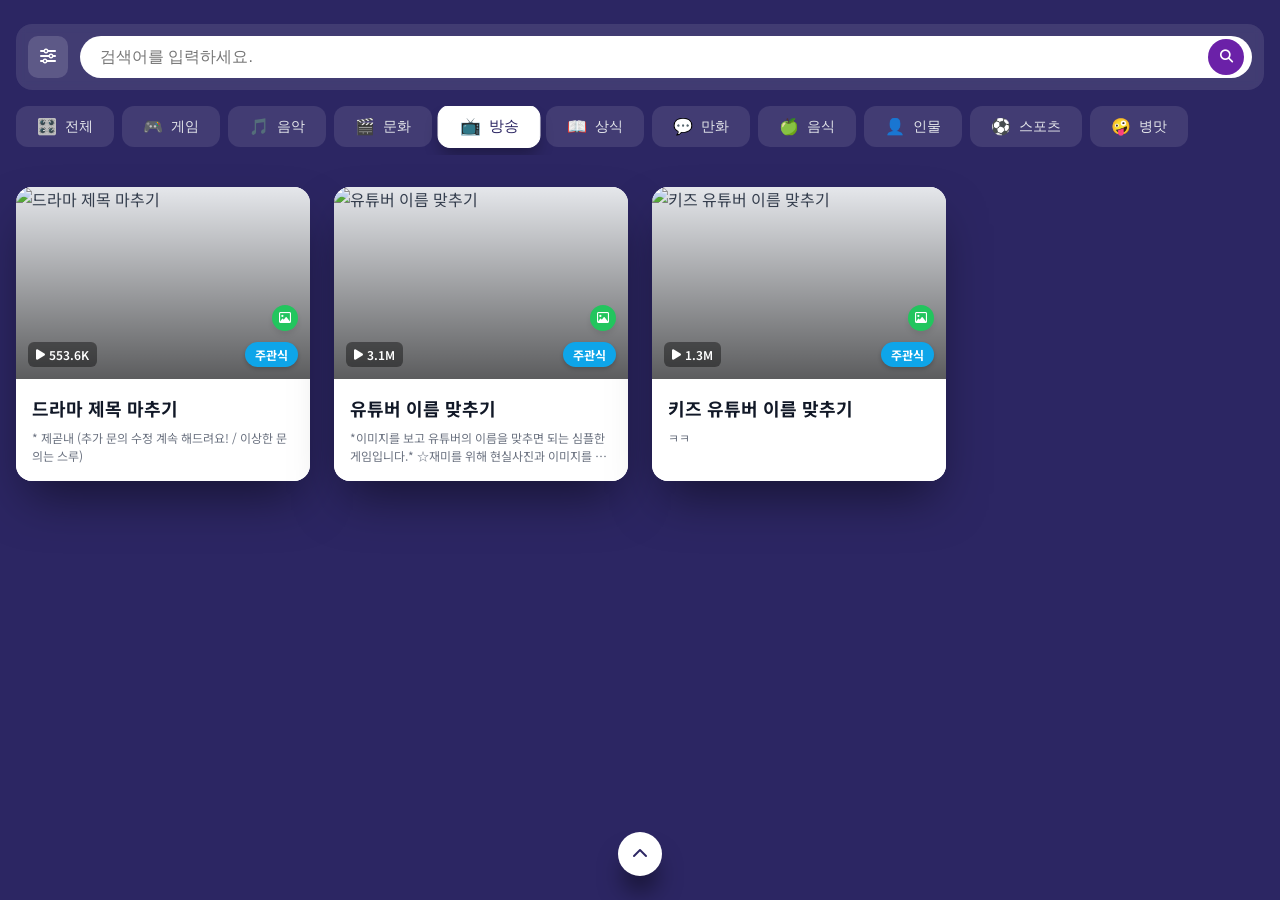
==== index.html @ e0f68c42 "Rename gemini-code-1784335934417.html to index.html" ====
<!DOCTYPE html>
<html lang="ko">
<head>
  <meta charset="UTF-8">
  <meta name="viewport" content="width=device-width, initial-scale=1.0">
  <title>맞추기 플랫폼 - Machugi Clone</title>
  <!-- 구글 폰트 (Noto Sans KR) -->
  <link rel="preconnect" href="https://fonts.googleapis.com">
  <link rel="preconnect" href="https://fonts.gstatic.com" crossorigin>
  <link href="https://fonts.googleapis.com/css2?family=Noto+Sans+KR:wght@400;500;700&display=swap" rel="stylesheet">
  <!-- FontAwesome 아이콘 라이브러리 -->
  <link rel="stylesheet" href="https://cdnjs.cloudflare.com/ajax/libs/font-awesome/6.4.0/css/all.min.css">
  <!-- CSS 파일 연결 -->
  <link rel="stylesheet" href="style.css">
</head>
<body>

  <div class="app-container">
    <!-- 상단 검색바 영역 -->
    <header class="search-header">
      <div class="search-wrapper">
        <button class="filter-btn" aria-label="필터">
          <i class="fa-solid fa-sliders"></i>
        </button>
        <div class="input-relative">
          <input type="text" id="searchInput" placeholder="검색어를 입력하세요.">
          <button class="search-submit-btn" aria-label="검색">
            <i class="fa-solid fa-magnifying-glass"></i>
          </button>
        </div>
      </div>
    </header>

    <!-- 카테고리 네비게이션 바 -->
    <nav class="category-nav">
      <div class="category-scroll-box" id="categoryBox">
        <button class="category-tab" data-category="all"><span>🎛️</span>전체</button>
        <button class="category-tab" data-category="game"><span>🎮</span>게임</button>
        <button class="category-tab" data-category="music"><span>🎵</span>음악</button>
        <button class="category-tab" data-category="culture"><span>🎬</span>문화</button>
        <button class="category-tab" data-category="broadcast" class="active"><span>📺</span>방송</button>
        <button class="category-tab" data-category="knowledge"><span>📖</span>상식</button>
        <button class="category-tab" data-category="toon"><span>💬</span>만화</button>
        <button class="category-tab" data-category="food"><span>🍏</span>음식</button>
        <button class="category-tab" data-category="people"><span>👤</span>인물</button>
        <button class="category-tab" data-category="sports"><span>⚽</span>스포츠</button>
        <button class="category-tab" data-category="meme"><span>🤪</span>병맛</button>
      </div>
    </nav>

    <!-- 퀴즈 카드 그리드 메인 영역 -->
    <main class="main-content">
      <div class="quiz-grid" id="quizGrid">
        <!-- 자바스크립트에 의해 동적으로 카드가 생성됩니다. -->
      </div>
      <div class="no-result" id="noResult">검색 결과에 맞는 퀴즈가 없습니다.</div>
    </main>

    <!-- 하단 탑 버튼 -->
    <button id="scrollTopBtn" class="scroll-top-btn" aria-label="맨 위로 가기">
      <i class="fa-solid fa-chevron-up"></i>
    </button>
  </div>

  <!-- 자바스크립트 파일 연결 -->
  <script src="script.js"></script>
</body>
</html>
---- style.css ----
/* 기본 리셋 및 폰트 설정 */
* {
  margin: 0;
  padding: 0;
  box-sizing: border-box;
}

body {
  font-family: 'Noto Sans KR', sans-serif;
  background-color: #2c2663;
  color: #ffffff;
  min-height: 100vh;
  padding-bottom: 60px;
  overflow-y: scroll;
}

.app-container {
  max-width: 1280px;
  margin: 0 auto;
  padding: 0 16px;
}

/* 상단 검색바 스타일 */
.search-header {
  padding: 24px 0 16px 0;
}

.search-wrapper {
  display: flex;
  align-items: center;
  gap: 12px;
  background-color: rgba(255, 255, 255, 0.1);
  padding: 12px;
  border-radius: 16px;
  backdrop-filter: blur(4px);
}

.filter-btn {
  background-color: rgba(255, 255, 255, 0.15);
  border: none;
  color: #fff;
  padding: 12px;
  border-radius: 10px;
  cursor: pointer;
  transition: background 0.2s;
  font-size: 16px;
}

.filter-btn:hover {
  background-color: rgba(255, 255, 255, 0.25);
}

.input-relative {
  position: relative;
  flex: 1;
}

#searchInput {
  width: 100%;
  padding: 12px 50px 12px 20px;
  border: none;
  border-radius: 50px;
  font-size: 16px;
  color: #000;
  outline: none;
}

#searchInput:focus {
  box-shadow: 0 0 0 3px rgba(168, 85, 247, 0.6);
}

.search-submit-btn {
  position: absolute;
  right: 8px;
  top: 50%;
  transform: translateY(-50%);
  background-color: #6b21a8;
  border: none;
  color: white;
  padding: 10px;
  border-radius: 50%;
  cursor: pointer;
  transition: background 0.2s;
  display: flex;
  align-items: center;
  justify-content: center;
  width: 36px;
  height: 36px;
}

.search-submit-btn:hover {
  background-color: #7e22ce;
}

/* 카테고리 바 스타일 */
.category-nav {
  margin-bottom: 32px;
  overflow-x: auto;
}

/* 가로 스크롤바 숨기기 */
.category-nav::-webkit-scrollbar {
  display: none;
}
.category-nav {
  -ms-overflow-style: none;
  scrollbar-width: none;
}

.category-scroll-box {
  display: flex;
  gap: 8px;
  padding-bottom: 8px;
  min-width: max-content;
}

.category-tab {
  display: flex;
  align-items: center;
  gap: 8px;
  padding: 10px 20px;
  border-radius: 12px;
  border: 1px solid transparent;
  background-color: rgba(255, 255, 255, 0.1);
  color: #e5e7eb;
  font-size: 14px;
  font-weight: 500;
  cursor: pointer;
  transition: all 0.2s;
}

.category-tab span {
  font-size: 16px;
}

.category-tab:hover {
  background-color: rgba(255, 255, 255, 0.2);
}

.category-tab.active {
  background-color: #ffffff;
  color: #2c2663;
  border-color: #ffffff;
  transform: scale(1.05);
  box-shadow: 0 10px 15px -3px rgba(0, 0, 0, 0.3);
}

/* 퀴즈 그리드 레이아웃 */
.main-content {
  position: relative;
}

.quiz-grid {
  display: grid;
  grid-template-columns: repeat(1, minmax(0, 1fr));
  gap: 24px;
}

/* 반응형 미디어 쿼리 */
@media (min-width: 640px) { .quiz-grid { grid-template-columns: repeat(2, minmax(0, 1fr)); } }
@media (min-width: 768px) { .quiz-grid { grid-template-columns: repeat(3, minmax(0, 1fr)); } }
@media (min-width: 1024px) { .quiz-grid { grid-template-columns: repeat(4, minmax(0, 1fr)); } }

/* 퀴즈 카드 개별 스타일 */
.quiz-card {
  background-color: #ffffff;
  border-radius: 16px;
  overflow: hidden;
  box-shadow: 0 25px 50px -12px rgba(0, 0, 0, 0.5);
  display: flex;
  flex-direction: column;
  cursor: pointer;
  transition: transform 0.2s;
  color: #374151;
}

.quiz-card:hover {
  transform: translateY(-4px);
}

.card-top {
  position: relative;
  height: 192px;
  background-color: #e5e7eb;
}

.card-top img {
  width: 100%;
  height: 100%;
  object-cover: cover;
  object-fit: cover;
}

.card-overlay {
  position: absolute;
  inset: 0;
  background: linear-gradient(to top, rgba(0,0,0,0.6), transparent);
}

.play-count {
  position: absolute;
  bottom: 12px;
  left: 12px;
  display: flex;
  align-items: center;
  gap: 4px;
  color: white;
  font-size: 12px;
  font-weight: 600;
  background-color: rgba(0, 0, 0, 0.4);
  padding: 4px 8px;
  border-radius: 6px;
  backdrop-filter: blur(2px);
}

.image-icon-badge {
  position: absolute;
  bottom: 48px;
  right: 12px;
  background-color: #22c55e;
  color: white;
  padding: 6px;
  border-radius: 50%;
  box-shadow: 0 4px 6px -1px rgba(0, 0, 0, 0.1);
  display: flex;
  align-items: center;
  justify-content: center;
  width: 26px;
  height: 26px;
  font-size: 12px;
}

.quiz-type-badge {
  position: absolute;
  bottom: 12px;
  right: 12px;
  background-color: #0ea5e9;
  color: white;
  font-size: 12px;
  font-weight: 700;
  padding: 4px 10px;
  border-radius: 50px;
  box-shadow: 0 2px 4px rgba(0,0,0,0.2);
}

.card-bottom {
  padding: 16px;
  flex: 1;
  display: flex;
  flex-direction: column;
  background-color: #ffffff;
}

.card-title {
  font-size: 18px;
  font-weight: 700;
  color: #111827;
  margin-bottom: 8px;
  white-space: nowrap;
  overflow: hidden;
  text-overflow: ellipsis;
}

.card-description {
  font-size: 12px;
  color: #6b7280;
  line-height: 1.5;
  display: -webkit-box;
  -webkit-line-clamp: 2;
  -webkit-box-orient: vertical;
  overflow: hidden;
}

/* 결과 없음 공지 */
.no-result {
  display: none;
  text-align: center;
  padding: 80px 0;
  color: #d1d5db;
  font-size: 16px;
}

/* 하단 탑 이동 버튼 */
.scroll-top-btn {
  position: fixed;
  bottom: 24px;
  left: 50%;
  transform: translateX(-50%);
  background-color: #ffffff;
  color: #2c2663;
  border: none;
  padding: 12px;
  border-radius: 50%;
  box-shadow: 0 20px 25px -5px rgba(0, 0, 0, 0.5);
  cursor: pointer;
  transition: all 0.2s;
  z-index: 50;
  display: flex;
  align-items: center;
  justify-content: center;
  width: 44px;
  height: 44px;
  font-size: 16px;
}

.scroll-top-btn:hover {
  background-color: #f3f4f6;
}

.scroll-top-btn:active {
  transform: translateX(-50%) scale(0.95);
}
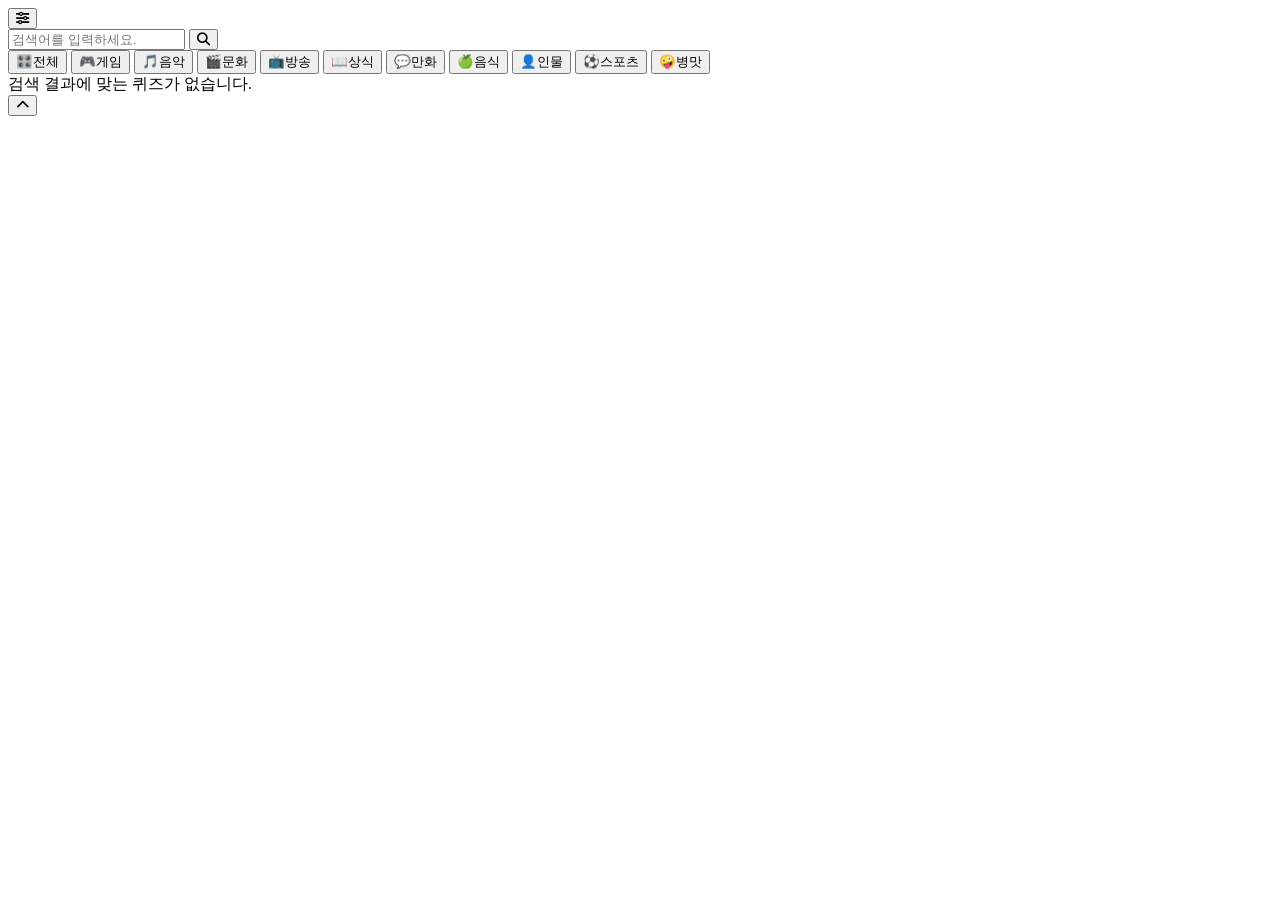
==== commit 802a4f2c: "Refactor HTML structure and update comments" ====
--- a/style.css
+++ b/style.css
@@ -1,312 +1,224 @@
-/* 기본 리셋 및 폰트 설정 */
-* {
-  margin: 0;
-  padding: 0;
-  box-sizing: border-box;
-}
-
-body {
-  font-family: 'Noto Sans KR', sans-serif;
-  background-color: #2c2663;
-  color: #ffffff;
-  min-height: 100vh;
-  padding-bottom: 60px;
-  overflow-y: scroll;
-}
-
-.app-container {
-  max-width: 1280px;
-  margin: 0 auto;
-  padding: 0 16px;
-}
-
-/* 상단 검색바 스타일 */
-.search-header {
-  padding: 24px 0 16px 0;
-}
-
-.search-wrapper {
-  display: flex;
-  align-items: center;
-  gap: 12px;
-  background-color: rgba(255, 255, 255, 0.1);
-  padding: 12px;
-  border-radius: 16px;
-  backdrop-filter: blur(4px);
-}
-
-.filter-btn {
-  background-color: rgba(255, 255, 255, 0.15);
-  border: none;
-  color: #fff;
-  padding: 12px;
-  border-radius: 10px;
-  cursor: pointer;
-  transition: background 0.2s;
-  font-size: 16px;
-}
-
-.filter-btn:hover {
-  background-color: rgba(255, 255, 255, 0.25);
-}
-
-.input-relative {
-  position: relative;
-  flex: 1;
-}
-
-#searchInput {
-  width: 100%;
-  padding: 12px 50px 12px 20px;
-  border: none;
-  border-radius: 50px;
-  font-size: 16px;
-  color: #000;
-  outline: none;
-}
-
-#searchInput:focus {
-  box-shadow: 0 0 0 3px rgba(168, 85, 247, 0.6);
-}
-
-.search-submit-btn {
-  position: absolute;
-  right: 8px;
-  top: 50%;
-  transform: translateY(-50%);
-  background-color: #6b21a8;
+/* =========================================
+   상세 페이지 (Detail View) 스타일 추가
+========================================= */
+
+#detailView {
+  padding: 24px 0;
+  animation: fadeIn 0.3s ease-in-out;
+}
+
+@keyframes fadeIn {
+  from { opacity: 0; transform: translateY(10px); }
+  to { opacity: 1; transform: translateY(0); }
+}
+
+.back-btn {
+  background: none;
   border: none;
   color: white;
-  padding: 10px;
-  border-radius: 50%;
+  font-size: 16px;
   cursor: pointer;
-  transition: background 0.2s;
-  display: flex;
-  align-items: center;
-  justify-content: center;
-  width: 36px;
-  height: 36px;
-}
-
-.search-submit-btn:hover {
-  background-color: #7e22ce;
-}
-
-/* 카테고리 바 스타일 */
-.category-nav {
-  margin-bottom: 32px;
-  overflow-x: auto;
-}
-
-/* 가로 스크롤바 숨기기 */
-.category-nav::-webkit-scrollbar {
-  display: none;
-}
-.category-nav {
-  -ms-overflow-style: none;
-  scrollbar-width: none;
-}
-
-.category-scroll-box {
-  display: flex;
-  gap: 8px;
-  padding-bottom: 8px;
-  min-width: max-content;
-}
-
-.category-tab {
+  margin-bottom: 24px;
   display: flex;
   align-items: center;
   gap: 8px;
-  padding: 10px 20px;
+  padding: 8px 16px;
+  border-radius: 8px;
+  background-color: rgba(255,255,255,0.1);
+  transition: 0.2s;
+}
+.back-btn:hover { background-color: rgba(255,255,255,0.2); }
+
+.detail-layout {
+  display: flex;
+  flex-direction: column;
+  gap: 32px;
+}
+
+@media (min-width: 1024px) {
+  .detail-layout {
+    flex-direction: row;
+    align-items: flex-start;
+  }
+}
+
+/* 왼쪽 컨텐츠 */
+.detail-left {
+  flex: 1;
+  display: flex;
+  flex-direction: column;
+  align-items: center;
+  gap: 24px;
+}
+
+.detail-img-box {
+  width: 100%;
+  max-width: 400px;
+  aspect-ratio: 1 / 1;
+  background-color: #fff;
   border-radius: 12px;
-  border: 1px solid transparent;
-  background-color: rgba(255, 255, 255, 0.1);
-  color: #e5e7eb;
+  overflow: hidden;
+  box-shadow: 0 10px 25px rgba(0,0,0,0.3);
+}
+
+.detail-img-box img {
+  width: 100%;
+  height: 100%;
+  object-fit: cover;
+}
+
+.detail-info-box {
+  width: 100%;
+  background-color: #2b2b40;
+  padding: 32px 24px;
+  border-radius: 12px;
+  text-align: center;
+  box-shadow: 0 4px 6px rgba(0,0,0,0.1);
+}
+
+.detail-info-box h2 {
+  font-size: 24px;
+  margin-bottom: 12px;
+}
+
+.detail-info-box p {
   font-size: 14px;
-  font-weight: 500;
+  color: #cbd5e1;
+  line-height: 1.6;
+}
+
+/* 타이머 UI */
+.detail-timer-box {
+  width: 100%;
+  max-width: 500px;
+  position: relative;
+  margin-top: 20px;
+}
+
+.timer-line {
+  position: absolute;
+  top: 14px;
+  left: 5%;
+  right: 5%;
+  height: 4px;
+  background-color: #e2e8f0;
+  z-index: 1;
+}
+
+.timer-options {
+  display: flex;
+  justify-content: space-between;
+  position: relative;
+  z-index: 2;
+}
+
+.timer-opt {
+  background-color: #e2e8f0;
+  color: #1e293b;
+  padding: 6px 12px;
+  border-radius: 20px;
+  font-size: 12px;
+  font-weight: bold;
   cursor: pointer;
-  transition: all 0.2s;
-}
-
-.category-tab span {
+  border: 3px solid #2c2663;
+  transition: 0.2s;
+}
+
+.timer-opt.active {
+  background-color: #db2777;
+  color: white;
+  transform: scale(1.1);
+}
+
+/* 플레이 버튼 */
+.detail-play-buttons {
+  display: flex;
+  flex-wrap: wrap;
+  gap: 16px;
+  justify-content: center;
+  width: 100%;
+}
+
+.play-btn {
+  background-color: #7c3aed;
+  color: white;
+  border: none;
+  padding: 16px 24px;
+  border-radius: 8px;
   font-size: 16px;
-}
-
-.category-tab:hover {
-  background-color: rgba(255, 255, 255, 0.2);
-}
-
-.category-tab.active {
-  background-color: #ffffff;
-  color: #2c2663;
-  border-color: #ffffff;
-  transform: scale(1.05);
-  box-shadow: 0 10px 15px -3px rgba(0, 0, 0, 0.3);
-}
-
-/* 퀴즈 그리드 레이아웃 */
-.main-content {
-  position: relative;
-}
-
-.quiz-grid {
-  display: grid;
-  grid-template-columns: repeat(1, minmax(0, 1fr));
-  gap: 24px;
-}
-
-/* 반응형 미디어 쿼리 */
-@media (min-width: 640px) { .quiz-grid { grid-template-columns: repeat(2, minmax(0, 1fr)); } }
-@media (min-width: 768px) { .quiz-grid { grid-template-columns: repeat(3, minmax(0, 1fr)); } }
-@media (min-width: 1024px) { .quiz-grid { grid-template-columns: repeat(4, minmax(0, 1fr)); } }
-
-/* 퀴즈 카드 개별 스타일 */
-.quiz-card {
-  background-color: #ffffff;
-  border-radius: 16px;
-  overflow: hidden;
-  box-shadow: 0 25px 50px -12px rgba(0, 0, 0, 0.5);
-  display: flex;
-  flex-direction: column;
+  font-weight: bold;
   cursor: pointer;
-  transition: transform 0.2s;
-  color: #374151;
-}
-
-.quiz-card:hover {
-  transform: translateY(-4px);
-}
-
-.card-top {
-  position: relative;
-  height: 192px;
-  background-color: #e5e7eb;
-}
-
-.card-top img {
-  width: 100%;
-  height: 100%;
-  object-cover: cover;
+  transition: 0.2s;
+  box-shadow: 0 4px 6px rgba(0,0,0,0.3);
+  flex: 1;
+  min-width: 120px;
+  max-width: 200px;
+}
+
+.play-btn:hover { background-color: #6d28d9; transform: translateY(-2px); }
+
+/* 오른쪽 사이드바 (추천 퀴즈) */
+.detail-right {
+  width: 100%;
+  background-color: #26233a;
+  border-radius: 12px;
+  padding: 24px;
+  box-shadow: 0 10px 25px rgba(0,0,0,0.3);
+}
+
+@media (min-width: 1024px) {
+  .detail-right { width: 350px; flex-shrink: 0; }
+}
+
+.recommend-title {
+  font-size: 18px;
+  margin-bottom: 20px;
+}
+
+.recommend-list {
+  display: flex;
+  flex-direction: column;
+  gap: 16px;
+}
+
+.rec-card {
+  display: flex;
+  background-color: #fff;
+  border-radius: 8px;
+  overflow: hidden;
+  color: #1e293b;
+  height: 90px;
+}
+
+.rec-img {
+  width: 90px;
+  height: 90px;
   object-fit: cover;
 }
 
-.card-overlay {
-  position: absolute;
-  inset: 0;
-  background: linear-gradient(to top, rgba(0,0,0,0.6), transparent);
-}
-
-.play-count {
-  position: absolute;
-  bottom: 12px;
-  left: 12px;
-  display: flex;
-  align-items: center;
-  gap: 4px;
-  color: white;
-  font-size: 12px;
-  font-weight: 600;
-  background-color: rgba(0, 0, 0, 0.4);
-  padding: 4px 8px;
-  border-radius: 6px;
-  backdrop-filter: blur(2px);
-}
-
-.image-icon-badge {
-  position: absolute;
-  bottom: 48px;
-  right: 12px;
-  background-color: #22c55e;
-  color: white;
-  padding: 6px;
-  border-radius: 50%;
-  box-shadow: 0 4px 6px -1px rgba(0, 0, 0, 0.1);
-  display: flex;
-  align-items: center;
+.rec-info {
+  padding: 12px;
+  flex: 1;
+  display: flex;
+  flex-direction: column;
   justify-content: center;
-  width: 26px;
-  height: 26px;
-  font-size: 12px;
-}
-
-.quiz-type-badge {
-  position: absolute;
-  bottom: 12px;
-  right: 12px;
-  background-color: #0ea5e9;
-  color: white;
-  font-size: 12px;
-  font-weight: 700;
-  padding: 4px 10px;
-  border-radius: 50px;
-  box-shadow: 0 2px 4px rgba(0,0,0,0.2);
-}
-
-.card-bottom {
-  padding: 16px;
-  flex: 1;
-  display: flex;
-  flex-direction: column;
-  background-color: #ffffff;
-}
-
-.card-title {
-  font-size: 18px;
-  font-weight: 700;
-  color: #111827;
-  margin-bottom: 8px;
-  white-space: nowrap;
-  overflow: hidden;
-  text-overflow: ellipsis;
-}
-
-.card-description {
-  font-size: 12px;
-  color: #6b7280;
-  line-height: 1.5;
+}
+
+.rec-title {
+  font-size: 14px;
+  font-weight: bold;
+  margin-bottom: 4px;
+  display: -webkit-box;
+  -webkit-line-clamp: 1;
+  -webkit-box-orient: vertical;
+  overflow: hidden;
+}
+
+.rec-desc {
+  font-size: 11px;
+  color: #64748b;
   display: -webkit-box;
   -webkit-line-clamp: 2;
   -webkit-box-orient: vertical;
   overflow: hidden;
 }
-
-/* 결과 없음 공지 */
-.no-result {
-  display: none;
-  text-align: center;
-  padding: 80px 0;
-  color: #d1d5db;
-  font-size: 16px;
-}
-
-/* 하단 탑 이동 버튼 */
-.scroll-top-btn {
-  position: fixed;
-  bottom: 24px;
-  left: 50%;
-  transform: translateX(-50%);
-  background-color: #ffffff;
-  color: #2c2663;
-  border: none;
-  padding: 12px;
-  border-radius: 50%;
-  box-shadow: 0 20px 25px -5px rgba(0, 0, 0, 0.5);
-  cursor: pointer;
-  transition: all 0.2s;
-  z-index: 50;
-  display: flex;
-  align-items: center;
-  justify-content: center;
-  width: 44px;
-  height: 44px;
-  font-size: 16px;
-}
-
-.scroll-top-btn:hover {
-  background-color: #f3f4f6;
-}
-
-.scroll-top-btn:active {
-  transform: translateX(-50%) scale(0.95);
-}
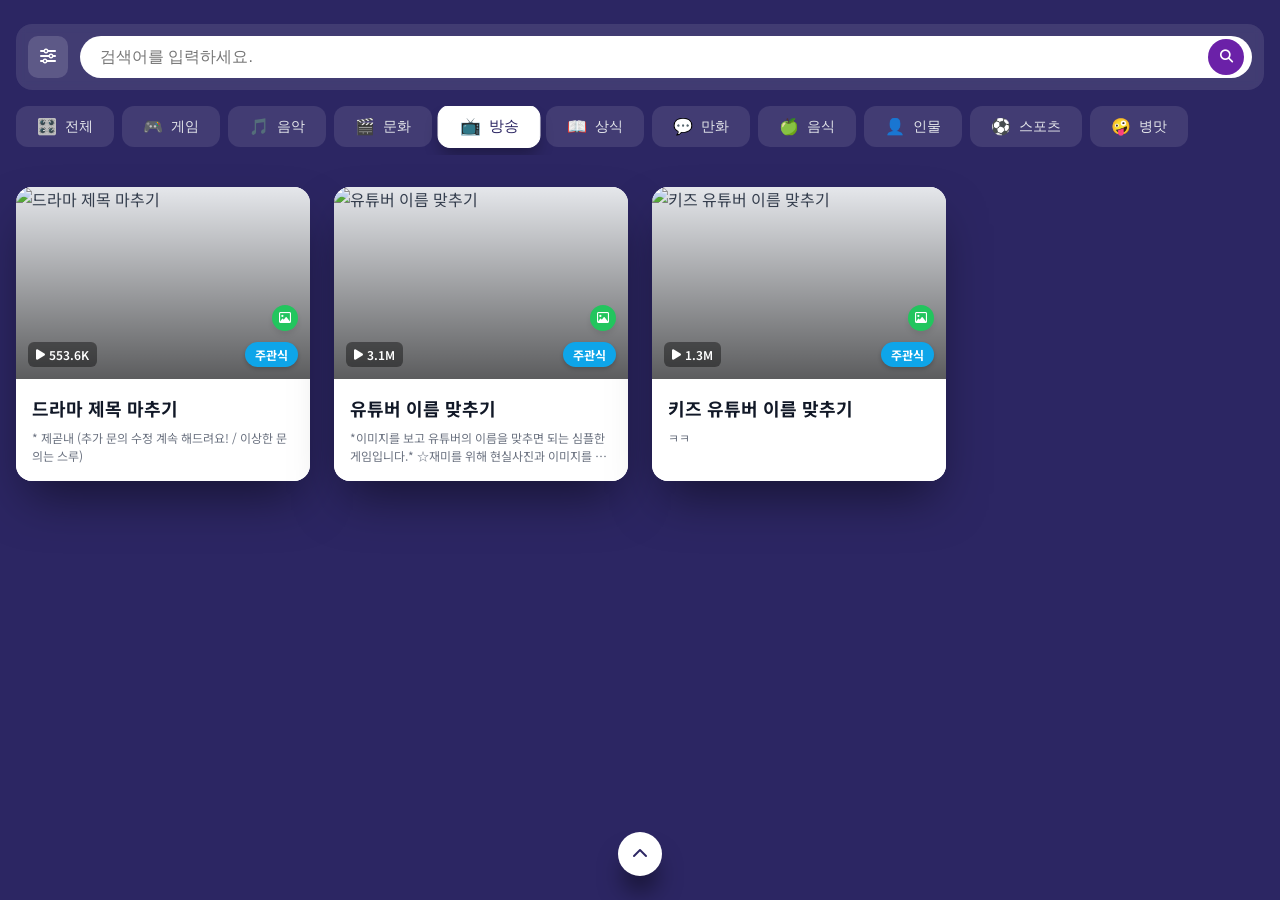
==== commit be739915: "Clean up comments and fix button class Removed unnecessary comments and updated button class." ====
--- a/index.html
+++ b/index.html
@@ -4,19 +4,15 @@
   <meta charset="UTF-8">
   <meta name="viewport" content="width=device-width, initial-scale=1.0">
   <title>맞추기 플랫폼 - Machugi Clone</title>
-  <!-- 구글 폰트 (Noto Sans KR) -->
   <link rel="preconnect" href="https://fonts.googleapis.com">
   <link rel="preconnect" href="https://fonts.gstatic.com" crossorigin>
   <link href="https://fonts.googleapis.com/css2?family=Noto+Sans+KR:wght@400;500;700&display=swap" rel="stylesheet">
-  <!-- FontAwesome 아이콘 라이브러리 -->
   <link rel="stylesheet" href="https://cdnjs.cloudflare.com/ajax/libs/font-awesome/6.4.0/css/all.min.css">
-  <!-- CSS 파일 연결 -->
   <link rel="stylesheet" href="style.css">
 </head>
 <body>
 
   <div class="app-container">
-    <!-- 상단 검색바 영역 -->
     <header class="search-header">
       <div class="search-wrapper">
         <button class="filter-btn" aria-label="필터">
@@ -31,14 +27,13 @@
       </div>
     </header>
 
-    <!-- 카테고리 네비게이션 바 -->
     <nav class="category-nav">
       <div class="category-scroll-box" id="categoryBox">
         <button class="category-tab" data-category="all"><span>🎛️</span>전체</button>
         <button class="category-tab" data-category="game"><span>🎮</span>게임</button>
         <button class="category-tab" data-category="music"><span>🎵</span>음악</button>
         <button class="category-tab" data-category="culture"><span>🎬</span>문화</button>
-        <button class="category-tab" data-category="broadcast" class="active"><span>📺</span>방송</button>
+        <button class="category-tab active" data-category="broadcast"><span>📺</span>방송</button>
         <button class="category-tab" data-category="knowledge"><span>📖</span>상식</button>
         <button class="category-tab" data-category="toon"><span>💬</span>만화</button>
         <button class="category-tab" data-category="food"><span>🍏</span>음식</button>
@@ -48,21 +43,18 @@
       </div>
     </nav>
 
-    <!-- 퀴즈 카드 그리드 메인 영역 -->
     <main class="main-content">
       <div class="quiz-grid" id="quizGrid">
-        <!-- 자바스크립트에 의해 동적으로 카드가 생성됩니다. -->
+        <!-- 카드가 동적으로 생성됩니다. -->
       </div>
       <div class="no-result" id="noResult">검색 결과에 맞는 퀴즈가 없습니다.</div>
     </main>
 
-    <!-- 하단 탑 버튼 -->
     <button id="scrollTopBtn" class="scroll-top-btn" aria-label="맨 위로 가기">
       <i class="fa-solid fa-chevron-up"></i>
     </button>
   </div>
 
-  <!-- 자바스크립트 파일 연결 -->
   <script src="script.js"></script>
 </body>
 </html>
--- a/style.css
+++ b/style.css
@@ -1,224 +1,312 @@
-/* =========================================
-   상세 페이지 (Detail View) 스타일 추가
-========================================= */
-
-#detailView {
-  padding: 24px 0;
-  animation: fadeIn 0.3s ease-in-out;
-}
-
-@keyframes fadeIn {
-  from { opacity: 0; transform: translateY(10px); }
-  to { opacity: 1; transform: translateY(0); }
-}
-
-.back-btn {
-  background: none;
+/* 기본 리셋 및 폰트 설정 */
+* {
+  margin: 0;
+  padding: 0;
+  box-sizing: border-box;
+}
+
+body {
+  font-family: 'Noto Sans KR', sans-serif;
+  background-color: #2c2663;
+  color: #ffffff;
+  min-height: 100vh;
+  padding-bottom: 60px;
+  overflow-y: scroll;
+}
+
+.app-container {
+  max-width: 1280px;
+  margin: 0 auto;
+  padding: 0 16px;
+}
+
+/* 상단 검색바 스타일 */
+.search-header {
+  padding: 24px 0 16px 0;
+}
+
+.search-wrapper {
+  display: flex;
+  align-items: center;
+  gap: 12px;
+  background-color: rgba(255, 255, 255, 0.1);
+  padding: 12px;
+  border-radius: 16px;
+  backdrop-filter: blur(4px);
+}
+
+.filter-btn {
+  background-color: rgba(255, 255, 255, 0.15);
+  border: none;
+  color: #fff;
+  padding: 12px;
+  border-radius: 10px;
+  cursor: pointer;
+  transition: background 0.2s;
+  font-size: 16px;
+}
+
+.filter-btn:hover {
+  background-color: rgba(255, 255, 255, 0.25);
+}
+
+.input-relative {
+  position: relative;
+  flex: 1;
+}
+
+#searchInput {
+  width: 100%;
+  padding: 12px 50px 12px 20px;
+  border: none;
+  border-radius: 50px;
+  font-size: 16px;
+  color: #000;
+  outline: none;
+}
+
+#searchInput:focus {
+  box-shadow: 0 0 0 3px rgba(168, 85, 247, 0.6);
+}
+
+.search-submit-btn {
+  position: absolute;
+  right: 8px;
+  top: 50%;
+  transform: translateY(-50%);
+  background-color: #6b21a8;
   border: none;
   color: white;
-  font-size: 16px;
-  cursor: pointer;
-  margin-bottom: 24px;
-  display: flex;
-  align-items: center;
+  padding: 10px;
+  border-radius: 50%;
+  cursor: pointer;
+  transition: background 0.2s;
+  display: flex;
+  align-items: center;
+  justify-content: center;
+  width: 36px;
+  height: 36px;
+}
+
+.search-submit-btn:hover {
+  background-color: #7e22ce;
+}
+
+/* 카테고리 바 스타일 */
+.category-nav {
+  margin-bottom: 32px;
+  overflow-x: auto;
+}
+
+/* 가로 스크롤바 숨기기 */
+.category-nav::-webkit-scrollbar {
+  display: none;
+}
+.category-nav {
+  -ms-overflow-style: none;
+  scrollbar-width: none;
+}
+
+.category-scroll-box {
+  display: flex;
   gap: 8px;
-  padding: 8px 16px;
-  border-radius: 8px;
-  background-color: rgba(255,255,255,0.1);
-  transition: 0.2s;
-}
-.back-btn:hover { background-color: rgba(255,255,255,0.2); }
-
-.detail-layout {
+  padding-bottom: 8px;
+  min-width: max-content;
+}
+
+.category-tab {
+  display: flex;
+  align-items: center;
+  gap: 8px;
+  padding: 10px 20px;
+  border-radius: 12px;
+  border: 1px solid transparent;
+  background-color: rgba(255, 255, 255, 0.1);
+  color: #e5e7eb;
+  font-size: 14px;
+  font-weight: 500;
+  cursor: pointer;
+  transition: all 0.2s;
+}
+
+.category-tab span {
+  font-size: 16px;
+}
+
+.category-tab:hover {
+  background-color: rgba(255, 255, 255, 0.2);
+}
+
+.category-tab.active {
+  background-color: #ffffff;
+  color: #2c2663;
+  border-color: #ffffff;
+  transform: scale(1.05);
+  box-shadow: 0 10px 15px -3px rgba(0, 0, 0, 0.3);
+}
+
+/* 퀴즈 그리드 레이아웃 */
+.main-content {
+  position: relative;
+}
+
+.quiz-grid {
+  display: grid;
+  grid-template-columns: repeat(1, minmax(0, 1fr));
+  gap: 24px;
+}
+
+/* 반응형 미디어 쿼리 */
+@media (min-width: 640px) { .quiz-grid { grid-template-columns: repeat(2, minmax(0, 1fr)); } }
+@media (min-width: 768px) { .quiz-grid { grid-template-columns: repeat(3, minmax(0, 1fr)); } }
+@media (min-width: 1024px) { .quiz-grid { grid-template-columns: repeat(4, minmax(0, 1fr)); } }
+
+/* 퀴즈 카드 개별 스타일 */
+.quiz-card {
+  background-color: #ffffff;
+  border-radius: 16px;
+  overflow: hidden;
+  box-shadow: 0 25px 50px -12px rgba(0, 0, 0, 0.5);
   display: flex;
   flex-direction: column;
-  gap: 32px;
-}
-
-@media (min-width: 1024px) {
-  .detail-layout {
-    flex-direction: row;
-    align-items: flex-start;
-  }
-}
-
-/* 왼쪽 컨텐츠 */
-.detail-left {
-  flex: 1;
-  display: flex;
-  flex-direction: column;
-  align-items: center;
-  gap: 24px;
-}
-
-.detail-img-box {
-  width: 100%;
-  max-width: 400px;
-  aspect-ratio: 1 / 1;
-  background-color: #fff;
-  border-radius: 12px;
-  overflow: hidden;
-  box-shadow: 0 10px 25px rgba(0,0,0,0.3);
-}
-
-.detail-img-box img {
+  cursor: pointer;
+  transition: transform 0.2s;
+  color: #374151;
+}
+
+.quiz-card:hover {
+  transform: translateY(-4px);
+}
+
+.card-top {
+  position: relative;
+  height: 192px;
+  background-color: #e5e7eb;
+}
+
+.card-top img {
   width: 100%;
   height: 100%;
+  object-cover: cover;
   object-fit: cover;
 }
 
-.detail-info-box {
-  width: 100%;
-  background-color: #2b2b40;
-  padding: 32px 24px;
-  border-radius: 12px;
-  text-align: center;
-  box-shadow: 0 4px 6px rgba(0,0,0,0.1);
-}
-
-.detail-info-box h2 {
-  font-size: 24px;
-  margin-bottom: 12px;
-}
-
-.detail-info-box p {
-  font-size: 14px;
-  color: #cbd5e1;
-  line-height: 1.6;
-}
-
-/* 타이머 UI */
-.detail-timer-box {
-  width: 100%;
-  max-width: 500px;
-  position: relative;
-  margin-top: 20px;
-}
-
-.timer-line {
-  position: absolute;
-  top: 14px;
-  left: 5%;
-  right: 5%;
-  height: 4px;
-  background-color: #e2e8f0;
-  z-index: 1;
-}
-
-.timer-options {
-  display: flex;
-  justify-content: space-between;
-  position: relative;
-  z-index: 2;
-}
-
-.timer-opt {
-  background-color: #e2e8f0;
-  color: #1e293b;
-  padding: 6px 12px;
-  border-radius: 20px;
+.card-overlay {
+  position: absolute;
+  inset: 0;
+  background: linear-gradient(to top, rgba(0,0,0,0.6), transparent);
+}
+
+.play-count {
+  position: absolute;
+  bottom: 12px;
+  left: 12px;
+  display: flex;
+  align-items: center;
+  gap: 4px;
+  color: white;
   font-size: 12px;
-  font-weight: bold;
-  cursor: pointer;
-  border: 3px solid #2c2663;
-  transition: 0.2s;
-}
-
-.timer-opt.active {
-  background-color: #db2777;
+  font-weight: 600;
+  background-color: rgba(0, 0, 0, 0.4);
+  padding: 4px 8px;
+  border-radius: 6px;
+  backdrop-filter: blur(2px);
+}
+
+.image-icon-badge {
+  position: absolute;
+  bottom: 48px;
+  right: 12px;
+  background-color: #22c55e;
   color: white;
-  transform: scale(1.1);
-}
-
-/* 플레이 버튼 */
-.detail-play-buttons {
-  display: flex;
-  flex-wrap: wrap;
-  gap: 16px;
+  padding: 6px;
+  border-radius: 50%;
+  box-shadow: 0 4px 6px -1px rgba(0, 0, 0, 0.1);
+  display: flex;
+  align-items: center;
   justify-content: center;
-  width: 100%;
-}
-
-.play-btn {
-  background-color: #7c3aed;
+  width: 26px;
+  height: 26px;
+  font-size: 12px;
+}
+
+.quiz-type-badge {
+  position: absolute;
+  bottom: 12px;
+  right: 12px;
+  background-color: #0ea5e9;
   color: white;
-  border: none;
-  padding: 16px 24px;
-  border-radius: 8px;
-  font-size: 16px;
-  font-weight: bold;
-  cursor: pointer;
-  transition: 0.2s;
-  box-shadow: 0 4px 6px rgba(0,0,0,0.3);
+  font-size: 12px;
+  font-weight: 700;
+  padding: 4px 10px;
+  border-radius: 50px;
+  box-shadow: 0 2px 4px rgba(0,0,0,0.2);
+}
+
+.card-bottom {
+  padding: 16px;
   flex: 1;
-  min-width: 120px;
-  max-width: 200px;
-}
-
-.play-btn:hover { background-color: #6d28d9; transform: translateY(-2px); }
-
-/* 오른쪽 사이드바 (추천 퀴즈) */
-.detail-right {
-  width: 100%;
-  background-color: #26233a;
-  border-radius: 12px;
-  padding: 24px;
-  box-shadow: 0 10px 25px rgba(0,0,0,0.3);
-}
-
-@media (min-width: 1024px) {
-  .detail-right { width: 350px; flex-shrink: 0; }
-}
-
-.recommend-title {
+  display: flex;
+  flex-direction: column;
+  background-color: #ffffff;
+}
+
+.card-title {
   font-size: 18px;
-  margin-bottom: 20px;
-}
-
-.recommend-list {
-  display: flex;
-  flex-direction: column;
-  gap: 16px;
-}
-
-.rec-card {
-  display: flex;
-  background-color: #fff;
-  border-radius: 8px;
+  font-weight: 700;
+  color: #111827;
+  margin-bottom: 8px;
+  white-space: nowrap;
   overflow: hidden;
-  color: #1e293b;
-  height: 90px;
-}
-
-.rec-img {
-  width: 90px;
-  height: 90px;
-  object-fit: cover;
-}
-
-.rec-info {
-  padding: 12px;
-  flex: 1;
-  display: flex;
-  flex-direction: column;
-  justify-content: center;
-}
-
-.rec-title {
-  font-size: 14px;
-  font-weight: bold;
-  margin-bottom: 4px;
-  display: -webkit-box;
-  -webkit-line-clamp: 1;
-  -webkit-box-orient: vertical;
-  overflow: hidden;
-}
-
-.rec-desc {
-  font-size: 11px;
-  color: #64748b;
+  text-overflow: ellipsis;
+}
+
+.card-description {
+  font-size: 12px;
+  color: #6b7280;
+  line-height: 1.5;
   display: -webkit-box;
   -webkit-line-clamp: 2;
   -webkit-box-orient: vertical;
   overflow: hidden;
 }
+
+/* 결과 없음 공지 */
+.no-result {
+  display: none;
+  text-align: center;
+  padding: 80px 0;
+  color: #d1d5db;
+  font-size: 16px;
+}
+
+/* 하단 탑 이동 버튼 */
+.scroll-top-btn {
+  position: fixed;
+  bottom: 24px;
+  left: 50%;
+  transform: translateX(-50%);
+  background-color: #ffffff;
+  color: #2c2663;
+  border: none;
+  padding: 12px;
+  border-radius: 50%;
+  box-shadow: 0 20px 25px -5px rgba(0, 0, 0, 0.5);
+  cursor: pointer;
+  transition: all 0.2s;
+  z-index: 50;
+  display: flex;
+  align-items: center;
+  justify-content: center;
+  width: 44px;
+  height: 44px;
+  font-size: 16px;
+}
+
+.scroll-top-btn:hover {
+  background-color: #f3f4f6;
+}
+
+.scroll-top-btn:active {
+  transform: translateX(-50%) scale(0.95);
+}
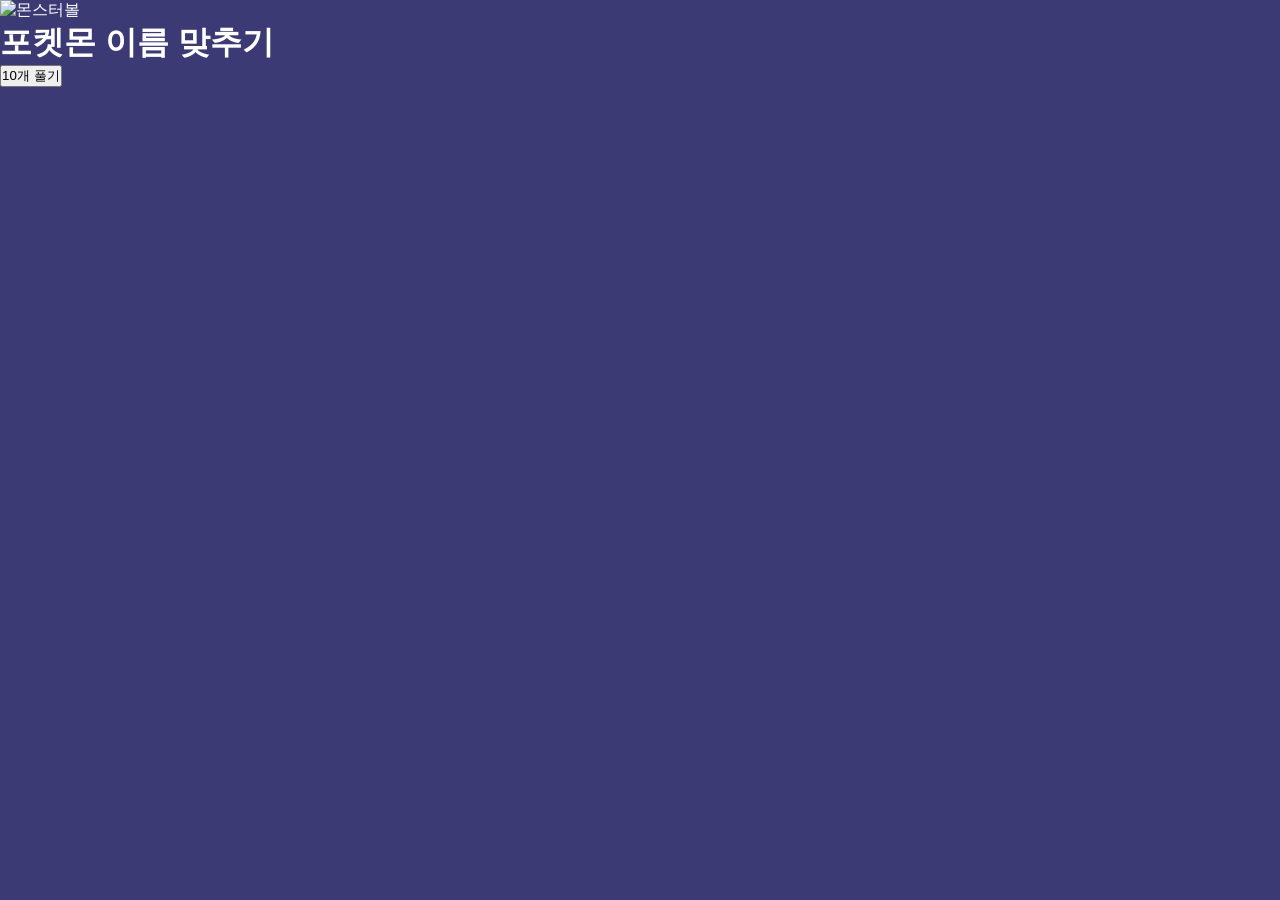
==== commit 8867c28e: "Update index.html" ====
--- a/index.html
+++ b/index.html
@@ -1,60 +1,27 @@
 <!DOCTYPE html>
 <html lang="ko">
 <head>
-  <meta charset="UTF-8">
-  <meta name="viewport" content="width=device-width, initial-scale=1.0">
-  <title>맞추기 플랫폼 - Machugi Clone</title>
-  <link rel="preconnect" href="https://fonts.googleapis.com">
-  <link rel="preconnect" href="https://fonts.gstatic.com" crossorigin>
-  <link href="https://fonts.googleapis.com/css2?family=Noto+Sans+KR:wght@400;500;700&display=swap" rel="stylesheet">
-  <link rel="stylesheet" href="https://cdnjs.cloudflare.com/ajax/libs/font-awesome/6.4.0/css/all.min.css">
-  <link rel="stylesheet" href="style.css">
+    <meta charset="UTF-8">
+    <meta name="viewport" content="width=device-width, initial-scale=1.0">
+    <title>포켓몬 퀴즈 - 메인</title>
+    <!-- Tailwind CSS (유틸리티 클래스) -->
+    <script src="https://cdn.tailwindcss.com"></script>
+    <!-- 분리된 CSS 연결 -->
+    <link rel="stylesheet" href="style.css">
 </head>
 <body>
-
-  <div class="app-container">
-    <header class="search-header">
-      <div class="search-wrapper">
-        <button class="filter-btn" aria-label="필터">
-          <i class="fa-solid fa-sliders"></i>
+    <div class="bg-shape bg-shape-1"></div>
+    <div class="bg-shape bg-shape-2"></div>
+    
+    <div class="flex flex-col items-center">
+        <div class="w-64 h-64 mb-8 drop-shadow-2xl">
+            <img src="https://raw.githubusercontent.com/PokeAPI/sprites/master/sprites/items/poke-ball.png" alt="몬스터볼" class="w-full h-full object-contain animate-bounce" style="animation-duration: 2s;">
+        </div>
+        <h1 class="text-white text-5xl font-extrabold mb-12 tracking-widest drop-shadow-lg">포켓몬 이름 맞추기</h1>
+        
+        <button onclick="location.href='quiz.html'" class="bg-[#8640f1] hover:bg-[#7435d6] text-white px-10 py-4 rounded-xl font-bold text-2xl shadow-lg transition-all transform hover:scale-105">
+            10개 풀기
         </button>
-        <div class="input-relative">
-          <input type="text" id="searchInput" placeholder="검색어를 입력하세요.">
-          <button class="search-submit-btn" aria-label="검색">
-            <i class="fa-solid fa-magnifying-glass"></i>
-          </button>
-        </div>
-      </div>
-    </header>
-
-    <nav class="category-nav">
-      <div class="category-scroll-box" id="categoryBox">
-        <button class="category-tab" data-category="all"><span>🎛️</span>전체</button>
-        <button class="category-tab" data-category="game"><span>🎮</span>게임</button>
-        <button class="category-tab" data-category="music"><span>🎵</span>음악</button>
-        <button class="category-tab" data-category="culture"><span>🎬</span>문화</button>
-        <button class="category-tab active" data-category="broadcast"><span>📺</span>방송</button>
-        <button class="category-tab" data-category="knowledge"><span>📖</span>상식</button>
-        <button class="category-tab" data-category="toon"><span>💬</span>만화</button>
-        <button class="category-tab" data-category="food"><span>🍏</span>음식</button>
-        <button class="category-tab" data-category="people"><span>👤</span>인물</button>
-        <button class="category-tab" data-category="sports"><span>⚽</span>스포츠</button>
-        <button class="category-tab" data-category="meme"><span>🤪</span>병맛</button>
-      </div>
-    </nav>
-
-    <main class="main-content">
-      <div class="quiz-grid" id="quizGrid">
-        <!-- 카드가 동적으로 생성됩니다. -->
-      </div>
-      <div class="no-result" id="noResult">검색 결과에 맞는 퀴즈가 없습니다.</div>
-    </main>
-
-    <button id="scrollTopBtn" class="scroll-top-btn" aria-label="맨 위로 가기">
-      <i class="fa-solid fa-chevron-up"></i>
-    </button>
-  </div>
-
-  <script src="script.js"></script>
+    </div>
 </body>
 </html>
--- a/style.css
+++ b/style.css
@@ -1,312 +1,237 @@
-/* 기본 리셋 및 폰트 설정 */
-* {
-  margin: 0;
-  padding: 0;
-  box-sizing: border-box;
-}
-
-body {
-  font-family: 'Noto Sans KR', sans-serif;
-  background-color: #2c2663;
-  color: #ffffff;
-  min-height: 100vh;
-  padding-bottom: 60px;
-  overflow-y: scroll;
-}
-
-.app-container {
-  max-width: 1280px;
-  margin: 0 auto;
-  padding: 0 16px;
-}
-
-/* 상단 검색바 스타일 */
-.search-header {
-  padding: 24px 0 16px 0;
-}
-
-.search-wrapper {
-  display: flex;
+/* 공통 스타일 및 기존 index.html 스타일 */
+* { margin: 0; padding: 0; box-sizing: border-box; }
+body { font-family: 'Noto Sans KR', sans-serif; background-color: #3b3a74; color: #ffffff; min-height: 100vh; overflow-y: scroll; }
+.app-container { max-width: 1200px; margin: 0 auto; padding: 20px; }
+
+/* 기존 index 스타일 요약 */
+.search-header { padding: 24px 0 16px 0; }
+.search-wrapper { display: flex; align-items: center; gap: 12px; background-color: rgba(255, 255, 255, 0.1); padding: 12px; border-radius: 16px; }
+.input-relative { position: relative; flex: 1; }
+#searchInput { width: 100%; padding: 12px 20px; border-radius: 50px; border: none; outline: none; }
+.category-nav { margin-bottom: 32px; overflow-x: auto; }
+.category-scroll-box { display: flex; gap: 8px; }
+.category-tab { padding: 10px 20px; border-radius: 12px; border: 1px solid transparent; background-color: rgba(255, 255, 255, 0.1); color: #e5e7eb; cursor: pointer; }
+.category-tab.active { background-color: #ffffff; color: #2c2663; }
+.quiz-grid { display: grid; grid-template-columns: repeat(auto-fill, minmax(250px, 1fr)); gap: 24px; }
+.quiz-card { background-color: #ffffff; border-radius: 16px; overflow: hidden; color: #374151; cursor: pointer; }
+.card-top { height: 180px; }
+.card-top img { width: 100%; height: 100%; object-fit: cover; }
+.card-bottom { padding: 16px; }
+
+/* =======================================
+   새로운 quiz.html 전용 스타일
+======================================= */
+.quiz-page-body {
+  background-color: #35387e; /* 이미지 배경색과 유사하게 매칭 */
+}
+
+.quiz-detail-layout {
+  display: flex;
+  flex-direction: column;
+  gap: 40px;
+  margin-top: 40px;
+}
+
+@media (min-width: 1024px) {
+  .quiz-detail-layout {
+    flex-direction: row;
+    align-items: flex-start;
+  }
+}
+
+/* 왼쪽 영역 */
+.quiz-detail-left {
+  flex: 1;
+  display: flex;
+  flex-direction: column;
+  align-items: center;
+  gap: 24px;
+}
+
+.detail-image-wrapper {
+  width: 100%;
+  max-width: 320px;
+  background-color: white;
+  padding: 10px;
+  border-radius: 8px;
+  box-shadow: 0 10px 20px rgba(0,0,0,0.2);
+}
+
+.detail-image-wrapper img {
+  width: 100%;
+  height: auto;
+  aspect-ratio: 1/1;
+  object-fit: cover;
+}
+
+.detail-info-box {
+  width: 100%;
+  max-width: 700px;
+  background-color: #262740;
+  border-radius: 8px;
+  padding: 40px 20px;
+  text-align: center;
+  box-shadow: 0 4px 10px rgba(0,0,0,0.3);
+}
+
+.detail-info-box h2 {
+  font-size: 20px;
+  font-weight: 700;
+  margin-bottom: 20px;
+}
+
+.detail-info-box p {
+  font-size: 14px;
+  color: #d1d5db;
+  line-height: 1.5;
+}
+
+/* 타이머 진행바 */
+.timer-container {
+  width: 100%;
+  max-width: 600px;
+  position: relative;
+  margin: 30px 0;
+  padding: 0 20px;
+}
+
+.timer-line {
+  position: absolute;
+  top: 8px;
+  left: 40px;
+  right: 40px;
+  height: 3px;
+  background-color: #cbd5e1;
+  z-index: 1;
+}
+
+.timer-options {
+  display: flex;
+  justify-content: space-between;
+  position: relative;
+  z-index: 2;
+}
+
+.timer-node {
+  display: flex;
+  flex-direction: column;
   align-items: center;
   gap: 12px;
-  background-color: rgba(255, 255, 255, 0.1);
+  cursor: pointer;
+}
+
+.node-circle {
+  width: 18px;
+  height: 18px;
+  border-radius: 50%;
+  background-color: #cbd5e1;
+  border: 4px solid #35387e; /* 배경색으로 테두리 덮기 */
+  transition: 0.2s;
+}
+
+.timer-node.active .node-circle {
+  background-color: #e11d48;
+}
+
+.node-label {
+  background-color: #e2e8f0;
+  color: #475569;
+  padding: 6px 14px;
+  border-radius: 6px;
+  font-size: 12px;
+  font-weight: bold;
+}
+
+.node-label.active-label {
+  background-color: #e11d48;
+  color: white;
+}
+
+/* 플레이 버튼 */
+.play-buttons {
+  display: flex;
+  flex-wrap: wrap;
+  gap: 20px;
+  justify-content: center;
+  width: 100%;
+}
+
+.btn-play {
+  background-color: #7c3aed;
+  color: white;
+  border: none;
+  padding: 18px 0;
+  width: 140px;
+  border-radius: 8px;
+  font-size: 16px;
+  font-weight: bold;
+  cursor: pointer;
+  transition: 0.2s;
+}
+
+.btn-play:hover { background-color: #6d28d9; transform: translateY(-3px); }
+
+/* 오른쪽 영역 (추천 퀴즈) */
+.quiz-detail-right {
+  width: 100%;
+  background-color: #27283c;
+  padding: 24px;
+  border-radius: 12px;
+}
+
+@media (min-width: 1024px) {
+  .quiz-detail-right { width: 380px; flex-shrink: 0; }
+}
+
+.recommend-title {
+  font-size: 16px;
+  margin-bottom: 20px;
+}
+
+.recommend-list {
+  display: flex;
+  flex-direction: column;
+  gap: 16px;
+}
+
+.rec-card {
+  display: flex;
+  background-color: #ffffff;
+  border-radius: 6px;
+  overflow: hidden;
+  height: 100px;
+  color: #1e293b;
+  cursor: pointer;
+}
+
+.rec-card img {
+  width: 100px;
+  height: 100px;
+  object-fit: cover;
+}
+
+.rec-info {
   padding: 12px;
-  border-radius: 16px;
-  backdrop-filter: blur(4px);
-}
-
-.filter-btn {
-  background-color: rgba(255, 255, 255, 0.15);
-  border: none;
-  color: #fff;
-  padding: 12px;
-  border-radius: 10px;
-  cursor: pointer;
-  transition: background 0.2s;
-  font-size: 16px;
-}
-
-.filter-btn:hover {
-  background-color: rgba(255, 255, 255, 0.25);
-}
-
-.input-relative {
-  position: relative;
   flex: 1;
-}
-
-#searchInput {
-  width: 100%;
-  padding: 12px 50px 12px 20px;
-  border: none;
-  border-radius: 50px;
-  font-size: 16px;
-  color: #000;
-  outline: none;
-}
-
-#searchInput:focus {
-  box-shadow: 0 0 0 3px rgba(168, 85, 247, 0.6);
-}
-
-.search-submit-btn {
-  position: absolute;
-  right: 8px;
-  top: 50%;
-  transform: translateY(-50%);
-  background-color: #6b21a8;
-  border: none;
-  color: white;
-  padding: 10px;
-  border-radius: 50%;
-  cursor: pointer;
-  transition: background 0.2s;
-  display: flex;
-  align-items: center;
+  display: flex;
+  flex-direction: column;
   justify-content: center;
-  width: 36px;
-  height: 36px;
-}
-
-.search-submit-btn:hover {
-  background-color: #7e22ce;
-}
-
-/* 카테고리 바 스타일 */
-.category-nav {
-  margin-bottom: 32px;
-  overflow-x: auto;
-}
-
-/* 가로 스크롤바 숨기기 */
-.category-nav::-webkit-scrollbar {
-  display: none;
-}
-.category-nav {
-  -ms-overflow-style: none;
-  scrollbar-width: none;
-}
-
-.category-scroll-box {
-  display: flex;
-  gap: 8px;
-  padding-bottom: 8px;
-  min-width: max-content;
-}
-
-.category-tab {
-  display: flex;
-  align-items: center;
-  gap: 8px;
-  padding: 10px 20px;
-  border-radius: 12px;
-  border: 1px solid transparent;
-  background-color: rgba(255, 255, 255, 0.1);
-  color: #e5e7eb;
+}
+
+.rec-info h4 {
   font-size: 14px;
-  font-weight: 500;
-  cursor: pointer;
-  transition: all 0.2s;
-}
-
-.category-tab span {
-  font-size: 16px;
-}
-
-.category-tab:hover {
-  background-color: rgba(255, 255, 255, 0.2);
-}
-
-.category-tab.active {
-  background-color: #ffffff;
-  color: #2c2663;
-  border-color: #ffffff;
-  transform: scale(1.05);
-  box-shadow: 0 10px 15px -3px rgba(0, 0, 0, 0.3);
-}
-
-/* 퀴즈 그리드 레이아웃 */
-.main-content {
-  position: relative;
-}
-
-.quiz-grid {
-  display: grid;
-  grid-template-columns: repeat(1, minmax(0, 1fr));
-  gap: 24px;
-}
-
-/* 반응형 미디어 쿼리 */
-@media (min-width: 640px) { .quiz-grid { grid-template-columns: repeat(2, minmax(0, 1fr)); } }
-@media (min-width: 768px) { .quiz-grid { grid-template-columns: repeat(3, minmax(0, 1fr)); } }
-@media (min-width: 1024px) { .quiz-grid { grid-template-columns: repeat(4, minmax(0, 1fr)); } }
-
-/* 퀴즈 카드 개별 스타일 */
-.quiz-card {
-  background-color: #ffffff;
-  border-radius: 16px;
+  margin-bottom: 6px;
+  display: -webkit-box;
+  -webkit-line-clamp: 1;
+  -webkit-box-orient: vertical;
   overflow: hidden;
-  box-shadow: 0 25px 50px -12px rgba(0, 0, 0, 0.5);
-  display: flex;
-  flex-direction: column;
-  cursor: pointer;
-  transition: transform 0.2s;
-  color: #374151;
-}
-
-.quiz-card:hover {
-  transform: translateY(-4px);
-}
-
-.card-top {
-  position: relative;
-  height: 192px;
-  background-color: #e5e7eb;
-}
-
-.card-top img {
-  width: 100%;
-  height: 100%;
-  object-cover: cover;
-  object-fit: cover;
-}
-
-.card-overlay {
-  position: absolute;
-  inset: 0;
-  background: linear-gradient(to top, rgba(0,0,0,0.6), transparent);
-}
-
-.play-count {
-  position: absolute;
-  bottom: 12px;
-  left: 12px;
-  display: flex;
-  align-items: center;
-  gap: 4px;
-  color: white;
+}
+
+.rec-info p {
   font-size: 12px;
-  font-weight: 600;
-  background-color: rgba(0, 0, 0, 0.4);
-  padding: 4px 8px;
-  border-radius: 6px;
-  backdrop-filter: blur(2px);
-}
-
-.image-icon-badge {
-  position: absolute;
-  bottom: 48px;
-  right: 12px;
-  background-color: #22c55e;
-  color: white;
-  padding: 6px;
-  border-radius: 50%;
-  box-shadow: 0 4px 6px -1px rgba(0, 0, 0, 0.1);
-  display: flex;
-  align-items: center;
-  justify-content: center;
-  width: 26px;
-  height: 26px;
-  font-size: 12px;
-}
-
-.quiz-type-badge {
-  position: absolute;
-  bottom: 12px;
-  right: 12px;
-  background-color: #0ea5e9;
-  color: white;
-  font-size: 12px;
-  font-weight: 700;
-  padding: 4px 10px;
-  border-radius: 50px;
-  box-shadow: 0 2px 4px rgba(0,0,0,0.2);
-}
-
-.card-bottom {
-  padding: 16px;
-  flex: 1;
-  display: flex;
-  flex-direction: column;
-  background-color: #ffffff;
-}
-
-.card-title {
-  font-size: 18px;
-  font-weight: 700;
-  color: #111827;
-  margin-bottom: 8px;
-  white-space: nowrap;
-  overflow: hidden;
-  text-overflow: ellipsis;
-}
-
-.card-description {
-  font-size: 12px;
-  color: #6b7280;
-  line-height: 1.5;
+  color: #64748b;
   display: -webkit-box;
   -webkit-line-clamp: 2;
   -webkit-box-orient: vertical;
   overflow: hidden;
 }
-
-/* 결과 없음 공지 */
-.no-result {
-  display: none;
-  text-align: center;
-  padding: 80px 0;
-  color: #d1d5db;
-  font-size: 16px;
-}
-
-/* 하단 탑 이동 버튼 */
-.scroll-top-btn {
-  position: fixed;
-  bottom: 24px;
-  left: 50%;
-  transform: translateX(-50%);
-  background-color: #ffffff;
-  color: #2c2663;
-  border: none;
-  padding: 12px;
-  border-radius: 50%;
-  box-shadow: 0 20px 25px -5px rgba(0, 0, 0, 0.5);
-  cursor: pointer;
-  transition: all 0.2s;
-  z-index: 50;
-  display: flex;
-  align-items: center;
-  justify-content: center;
-  width: 44px;
-  height: 44px;
-  font-size: 16px;
-}
-
-.scroll-top-btn:hover {
-  background-color: #f3f4f6;
-}
-
-.scroll-top-btn:active {
-  transform: translateX(-50%) scale(0.95);
-}
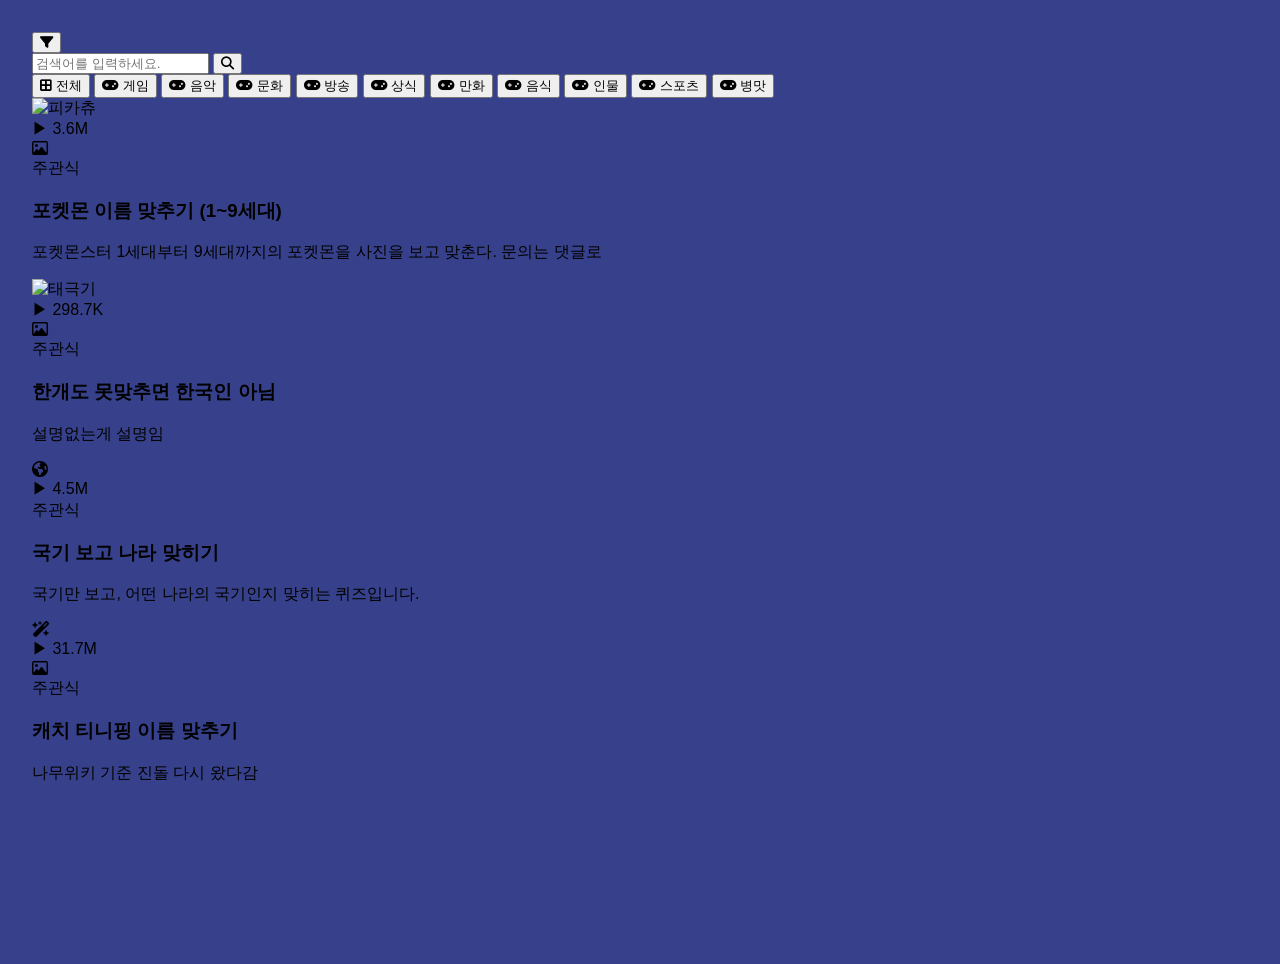
==== commit 291ae8b1: "Update index.html" ====
--- a/index.html
+++ b/index.html
@@ -3,25 +3,150 @@
 <head>
     <meta charset="UTF-8">
     <meta name="viewport" content="width=device-width, initial-scale=1.0">
-    <title>포켓몬 퀴즈 - 메인</title>
-    <!-- Tailwind CSS (유틸리티 클래스) -->
+    <title>퀴즈 모음 - 메인</title>
+    <!-- Tailwind CSS -->
     <script src="https://cdn.tailwindcss.com"></script>
-    <!-- 분리된 CSS 연결 -->
-    <link rel="stylesheet" href="style.css">
+    <!-- FontAwesome -->
+    <link rel="stylesheet" href="https://cdnjs.cloudflare.com/ajax/libs/font-awesome/6.4.0/css/all.min.css">
+    
+    <style>
+        @import url('https://cdn.jsdelivr.net/gh/orioncactus/pretendard/dist/web/static/pretendard.css');
+        
+        body {
+            font-family: 'Pretendard', sans-serif;
+            background-color: #37418b; /* 이미지와 유사한 배경색 */
+            min-height: 100vh;
+            margin: 0;
+            padding: 2rem;
+        }
+
+        /* 텍스트 말줄임표 처리 */
+        .line-clamp-2 {
+            display: -webkit-box;
+            -webkit-line-clamp: 2;
+            -webkit-box-orient: vertical;  
+            overflow: hidden;
+        }
+
+        /* 스크롤바 숨기기 (카테고리 영역) */
+        .no-scrollbar::-webkit-scrollbar {
+            display: none;
+        }
+        .no-scrollbar {
+            -ms-overflow-style: none;
+            scrollbar-width: none;
+        }
+    </style>
 </head>
 <body>
-    <div class="bg-shape bg-shape-1"></div>
-    <div class="bg-shape bg-shape-2"></div>
-    
-    <div class="flex flex-col items-center">
-        <div class="w-64 h-64 mb-8 drop-shadow-2xl">
-            <img src="https://raw.githubusercontent.com/PokeAPI/sprites/master/sprites/items/poke-ball.png" alt="몬스터볼" class="w-full h-full object-contain animate-bounce" style="animation-duration: 2s;">
+    <div class="max-w-7xl mx-auto">
+        
+        <!-- 상단 검색바 영역 -->
+        <div class="flex items-center gap-3 mb-6">
+            <button class="w-12 h-12 bg-white rounded-full flex items-center justify-center text-gray-500 shadow-sm flex-shrink-0">
+                <i class="fa-solid fa-filter"></i>
+            </button>
+            <div class="flex-grow relative flex items-center">
+                <input type="text" placeholder="검색어를 입력하세요." class="w-full h-12 rounded-full pl-6 pr-14 outline-none text-gray-700 shadow-sm">
+                <button class="absolute right-0 w-14 h-12 bg-[#8640f1] hover:bg-[#7435d6] rounded-r-full text-white transition-colors flex items-center justify-center">
+                    <i class="fa-solid fa-magnifying-glass"></i>
+                </button>
+            </div>
         </div>
-        <h1 class="text-white text-5xl font-extrabold mb-12 tracking-widest drop-shadow-lg">포켓몬 이름 맞추기</h1>
-        
-        <button onclick="location.href='quiz.html'" class="bg-[#8640f1] hover:bg-[#7435d6] text-white px-10 py-4 rounded-xl font-bold text-2xl shadow-lg transition-all transform hover:scale-105">
-            10개 풀기
-        </button>
+
+        <!-- 카테고리 영역 -->
+        <div class="flex gap-3 mb-8 overflow-x-auto no-scrollbar pb-2">
+            <!-- 활성화된 탭 -->
+            <button class="flex items-center gap-2 px-5 py-2.5 bg-white rounded-lg font-bold text-gray-800 shadow-sm whitespace-nowrap">
+                <i class="fa-solid fa-border-all text-yellow-400"></i> 전체
+            </button>
+            <!-- 비활성화된 탭들 -->
+            <script>
+                const categories = ['게임', '음악', '문화', '방송', '상식', '만화', '음식', '인물', '스포츠', '병맛'];
+                categories.forEach(cat => {
+                    document.write(`
+                        <button class="flex items-center gap-2 px-5 py-2.5 bg-white/10 hover:bg-white/20 border border-white/20 rounded-lg text-white whitespace-nowrap transition-colors">
+                            <i class="fa-solid fa-gamepad text-gray-300"></i> ${cat}
+                        </button>
+                    `);
+                });
+            </script>
+        </div>
+
+        <!-- 퀴즈 카드 그리드 -->
+        <div class="grid grid-cols-1 sm:grid-cols-2 md:grid-cols-3 lg:grid-cols-4 gap-5">
+            
+            <!-- 1. 포켓몬 퀴즈 (클릭 시 quiz.html로 이동) -->
+            <div onclick="location.href='quiz.html'" class="bg-white rounded-2xl overflow-hidden shadow-lg cursor-pointer transform transition-transform hover:-translate-y-1 hover:shadow-xl">
+                <div class="relative h-48 bg-gray-200">
+                    <img src="https://raw.githubusercontent.com/PokeAPI/sprites/master/sprites/pokemon/other/official-artwork/25.png" alt="피카츄" class="w-full h-full object-cover">
+                    <!-- 오버레이 뱃지들 -->
+                    <div class="absolute bottom-2 left-2 text-white text-xs font-bold bg-black/40 px-2 py-1 rounded">
+                        ▶ 3.6M
+                    </div>
+                    <div class="absolute bottom-2 right-2 flex flex-col gap-1 items-end">
+                        <div class="w-6 h-6 bg-green-500 rounded text-white flex items-center justify-center text-xs">
+                            <i class="fa-regular fa-image"></i>
+                        </div>
+                        <div class="bg-blue-500 text-white text-[10px] font-bold px-2 py-0.5 rounded">
+                            주관식
+                        </div>
+                    </div>
+                </div>
+                <div class="p-4 h-32">
+                    <h3 class="font-bold text-gray-900 mb-1 truncate">포켓몬 이름 맞추기 (1~9세대)</h3>
+                    <p class="text-xs text-gray-500 line-clamp-2">포켓몬스터 1세대부터 9세대까지의 포켓몬을 사진을 보고 맞춘다. 문의는 댓글로</p>
+                </div>
+            </div>
+
+            <!-- 2. 더미 카드 (클릭 시 알림창) -->
+            <div onclick="alert('현재 포켓몬 퀴즈만 이용 가능합니다!')" class="bg-white rounded-2xl overflow-hidden shadow-lg cursor-pointer transform transition-transform hover:-translate-y-1 hover:shadow-xl">
+                <div class="relative h-48 bg-gray-300">
+                    <img src="https://upload.wikimedia.org/wikipedia/commons/thumb/0/09/Flag_of_South_Korea.svg/800px-Flag_of_South_Korea.svg.png" alt="태극기" class="w-full h-full object-cover">
+                    <div class="absolute bottom-2 left-2 text-white text-xs font-bold bg-black/40 px-2 py-1 rounded">▶ 298.7K</div>
+                    <div class="absolute bottom-2 right-2 flex flex-col gap-1 items-end">
+                        <div class="w-6 h-6 bg-green-500 rounded text-white flex items-center justify-center text-xs"><i class="fa-regular fa-image"></i></div>
+                        <div class="bg-blue-500 text-white text-[10px] font-bold px-2 py-0.5 rounded">주관식</div>
+                    </div>
+                </div>
+                <div class="p-4 h-32">
+                    <h3 class="font-bold text-gray-900 mb-1 truncate">한개도 못맞추면 한국인 아님</h3>
+                    <p class="text-xs text-gray-500 line-clamp-2">설명없는게 설명임</p>
+                </div>
+            </div>
+
+            <!-- 3. 더미 카드 -->
+            <div onclick="alert('현재 포켓몬 퀴즈만 이용 가능합니다!')" class="bg-white rounded-2xl overflow-hidden shadow-lg cursor-pointer transform transition-transform hover:-translate-y-1 hover:shadow-xl">
+                <div class="relative h-48 bg-[#d8f1e9] flex items-center justify-center">
+                    <i class="fa-solid fa-earth-americas text-6xl text-gray-400"></i>
+                    <div class="absolute bottom-2 left-2 text-white text-xs font-bold bg-black/40 px-2 py-1 rounded">▶ 4.5M</div>
+                    <div class="absolute bottom-2 right-2 flex flex-col gap-1 items-end">
+                        <div class="bg-blue-500 text-white text-[10px] font-bold px-2 py-0.5 rounded">주관식</div>
+                    </div>
+                </div>
+                <div class="p-4 h-32">
+                    <h3 class="font-bold text-gray-900 mb-1 truncate">국기 보고 나라 맞히기</h3>
+                    <p class="text-xs text-gray-500 line-clamp-2">국기만 보고, 어떤 나라의 국기인지 맞히는 퀴즈입니다.</p>
+                </div>
+            </div>
+
+            <!-- 4. 더미 카드 -->
+            <div onclick="alert('현재 포켓몬 퀴즈만 이용 가능합니다!')" class="bg-white rounded-2xl overflow-hidden shadow-lg cursor-pointer transform transition-transform hover:-translate-y-1 hover:shadow-xl">
+                <div class="relative h-48 bg-[#fcd4db] flex items-center justify-center">
+                    <i class="fa-solid fa-wand-magic-sparkles text-5xl text-pink-400"></i>
+                    <div class="absolute bottom-2 left-2 text-white text-xs font-bold bg-black/40 px-2 py-1 rounded">▶ 31.7M</div>
+                    <div class="absolute bottom-2 right-2 flex flex-col gap-1 items-end">
+                        <div class="w-6 h-6 bg-green-500 rounded text-white flex items-center justify-center text-xs"><i class="fa-regular fa-image"></i></div>
+                        <div class="bg-blue-500 text-white text-[10px] font-bold px-2 py-0.5 rounded">주관식</div>
+                    </div>
+                </div>
+                <div class="p-4 h-32">
+                    <h3 class="font-bold text-gray-900 mb-1 truncate">캐치 티니핑 이름 맞추기</h3>
+                    <p class="text-xs text-gray-500 line-clamp-2">나무위키 기준 진돌 다시 왔다감</p>
+                </div>
+            </div>
+
+        </div>
     </div>
 </body>
 </html>
